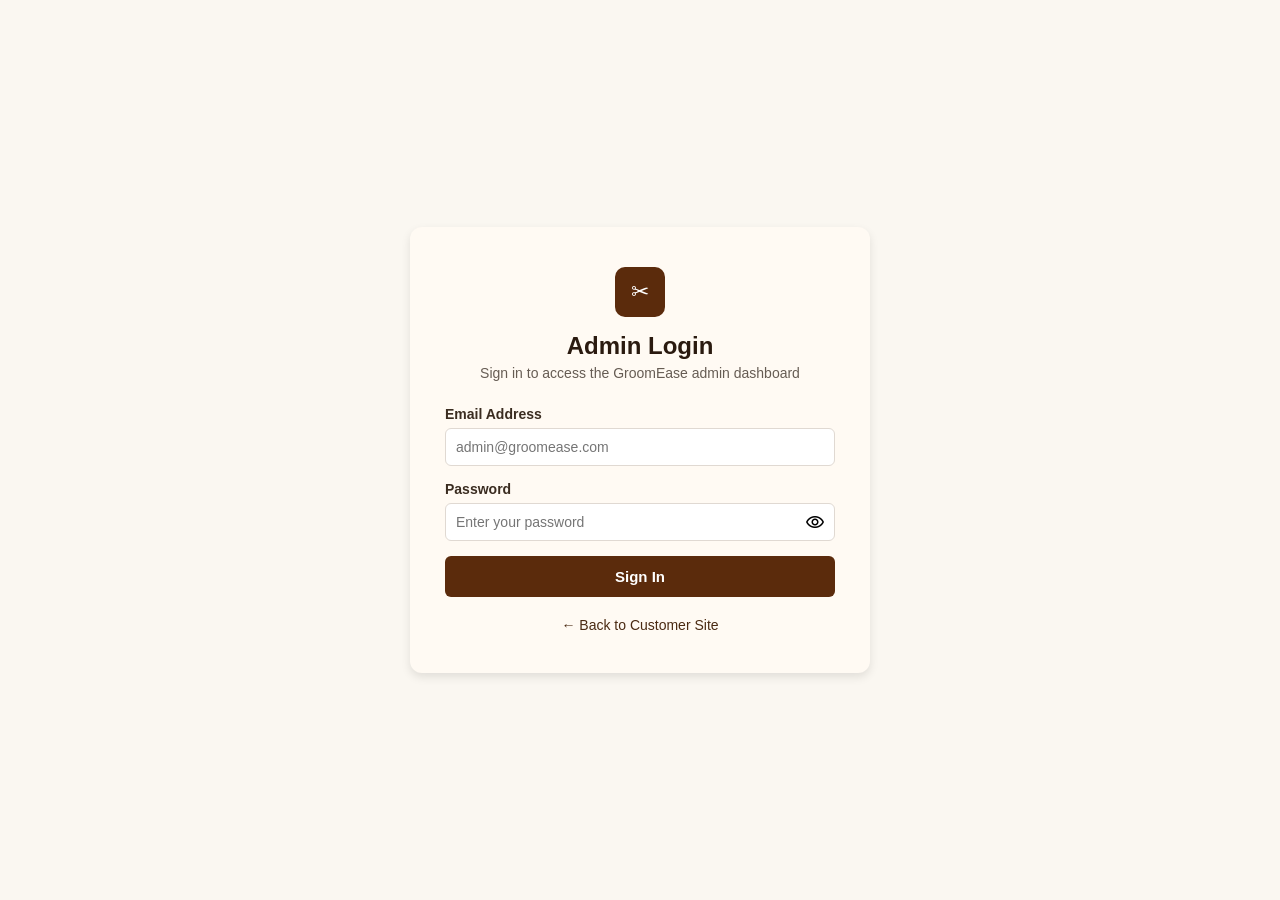
==== admin-login.html @ e502bebc "signup pages" ====
<!DOCTYPE html>
<html lang="en">

<head>
    <meta charset="UTF-8" />
    <meta name="viewport" content="width=device-width, initial-scale=1.0" />
    <title>Admin Login | GroomEase</title>
    <link rel="stylesheet" href="https://fonts.googleapis.com/css2?family=Material+Symbols+Outlined" />
    <style>
        /* Reset */
        * {
            margin: 0;
            padding: 0;
            box-sizing: border-box;
            font-family:  "Segoe UI", sans-serif;
        }

        /* Background */
        body {
            background-color: #faf7f1;
            display: flex;
            justify-content: center;
            align-items: center;
            height: 100vh;
        }

        /* Card Container */
        .admin-container {
            width: 100%;
            max-width: 500px;
            padding: 20px;
        }

        .admin-card {
            background-color: #fffaf3;
            border-radius: 12px;
            padding: 40px 35px;
            box-shadow: 0 4px 10px rgba(0, 0, 0, 0.1);
            text-align: center;
        }

        /* Logo */
        .logo {
            background-color: #5b2b0c;
            color: white;
            width: 50px;
            height: 50px;
            margin: 0 auto 15px;
            display: flex;
            justify-content: center;
            align-items: center;
            border-radius: 10px;
            font-size: 22px;
        }

        /* Heading */
        h2 {
            color: #2a1a0f;
            font-weight: 600;
            margin-bottom: 5px;
        }

        .subtitle {
            color: #665c53;
            font-size: 14px;
            margin-bottom: 25px;
        }

        /* Labels and Inputs */
        label {
            display: block;
            text-align: left;
            font-weight: 600;
            font-size: 14px;
            margin-bottom: 6px;
            color: #3a2c20;
        }

        input {
            width: 100%;
            padding: 10px;
            border: 1px solid #e0d9d2;
            border-radius: 6px;
            margin-bottom: 15px;
            outline: none;
            font-size: 14px;
        }

        input:focus {
            border-color: #8b4513;
        }

        /* Password Field */
        .password-field {
            position: relative;
        }

        .password-field .toggle {
            font-size: 20px;
            position: absolute;
            right: 10px;
            top: 9px;
            cursor: pointer;
            user-select: none;
        }

        /* Button */
        .btn {
            width: 100%;
            background-color: #5b2b0c;
            color: white;
            padding: 12px;
            border: none;
            border-radius: 6px;
            cursor: pointer;
            font-weight: 600;
            font-size: 15px;
            transition: 0.3s;
        }

        .btn:hover {
            background-color: #4a2108;
        }

        /* Back Link */
        .back-link {
            display: block;
            margin-top: 20px;
            color: #4a2a12;
            text-decoration: none;
            font-weight: 500;
            font-size: 14px;
        }

        .back-link:hover {
            text-decoration: underline;
        }

        /* Responsive */
        @media (max-width: 480px) {
            .admin-card {
                padding: 30px 25px;
            }

            h2 {
                font-size: 22px;
            }

            .subtitle {
                font-size: 13px;
            }
        }
    </style>
</head>

<body>
    <div class="admin-container">
        <div class="admin-card">
            <div class="logo">✂</div>
            <h2>Admin Login</h2>
            <p class="subtitle">
                Sign in to access the GroomEase admin dashboard
            </p>

            <form action="admin-dashboard.php" method="POST">
                <label for="email">Email Address</label>
                <input type="email" id="email" name="email" placeholder="admin@groomease.com" required />

                <label for="password">Password</label>
                <div class="password-field">
                    <input type="password" id="password" name="password" placeholder="Enter your password" required />
                    <span class="material-symbols-outlined toggle">
                        visibility
                    </span>
                </div>

                <button type="submit" class="btn">Sign In</button>
            </form>

            <a href="index.html" class="back-link">← Back to Customer Site</a>
        </div>
    </div>

    <script>
        // Show/Hide password
        const toggle = document.querySelector(".toggle");
        const password = document.querySelector("#password");

        toggle.addEventListener("click", () => {
            const type = password.getAttribute("type") === "password" ? "text" : "password";
            password.setAttribute("type", type);
        });
    </script>
</body>

</html>
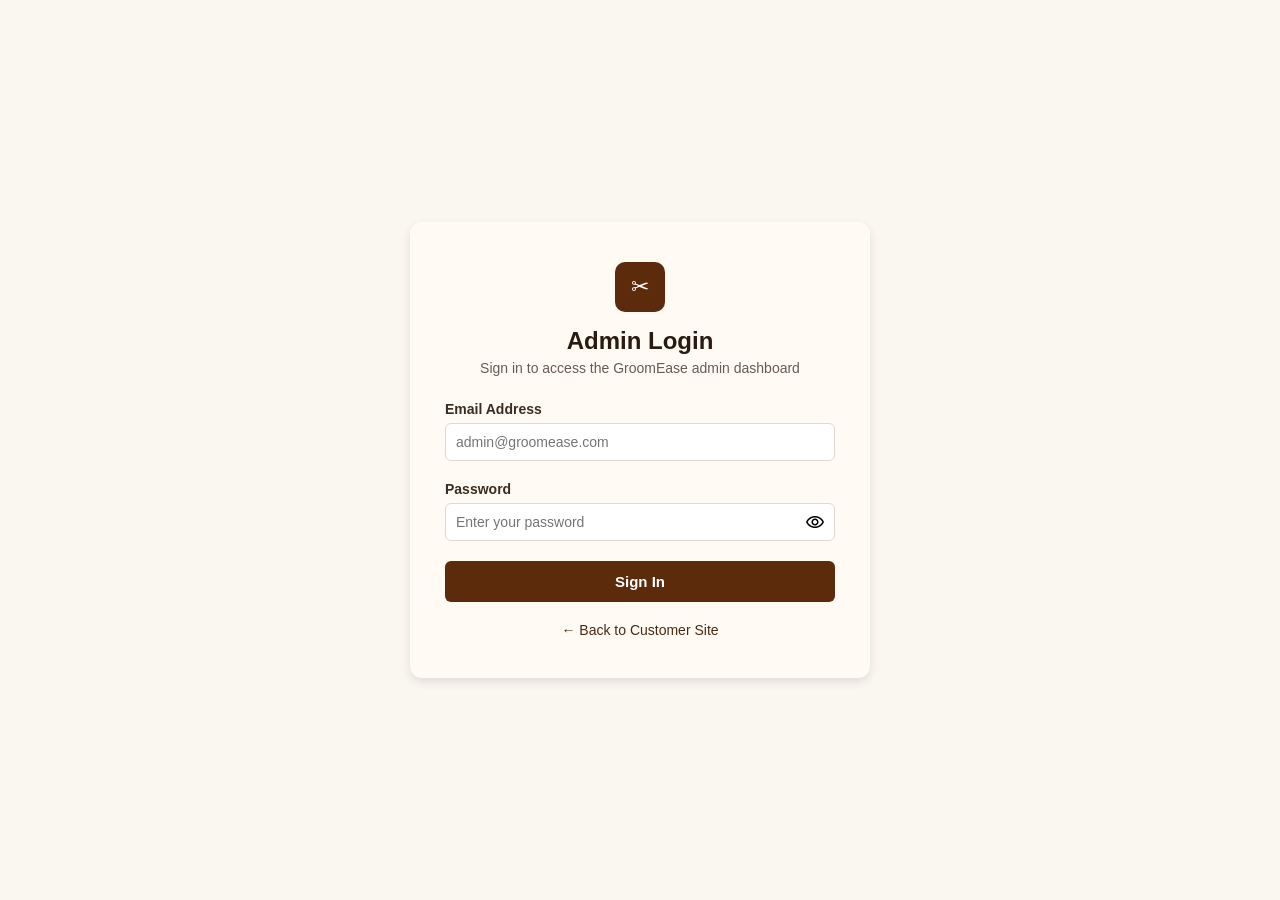
==== commit 1d7183f1: "php update" ====
--- a/admin-login.html
+++ b/admin-login.html
@@ -12,7 +12,7 @@
             margin: 0;
             padding: 0;
             box-sizing: border-box;
-            font-family:  "Segoe UI", sans-serif;
+            font-family: "Segoe UI", sans-serif;
         }
 
         /* Background */
@@ -104,6 +104,13 @@
             user-select: none;
         }
 
+        .error {
+            color: red;
+            font-size: 0.9rem;
+            margin: 5px 0;
+        }
+
+
         /* Button */
         .btn {
             width: 100%;
@@ -162,9 +169,10 @@
                 Sign in to access the GroomEase admin dashboard
             </p>
 
-            <form action="admin-dashboard.php" method="POST">
+            <form action="admin-login.php" method="POST">
                 <label for="email">Email Address</label>
                 <input type="email" id="email" name="email" placeholder="admin@groomease.com" required />
+                <p class="error" id="emailError"></p>
 
                 <label for="password">Password</label>
                 <div class="password-field">
@@ -173,6 +181,7 @@
                         visibility
                     </span>
                 </div>
+                <p class="error" id="passwordError"></p>
 
                 <button type="submit" class="btn">Sign In</button>
             </form>
@@ -190,6 +199,19 @@
             const type = password.getAttribute("type") === "password" ? "text" : "password";
             password.setAttribute("type", type);
         });
+
+            // Display error messages from URL parameters
+            const params = new URLSearchParams(window.location.search);
+            const error = params.get("error");
+
+            if (error) {
+                if (error.toLowerCase().includes("email")) {
+                    document.getElementById("emailError").textContent = error;
+                } else if (error.toLowerCase().includes("password")) {
+                    document.getElementById("passwordError").textContent = error;
+                }
+            }
+        
     </script>
 </body>
 
